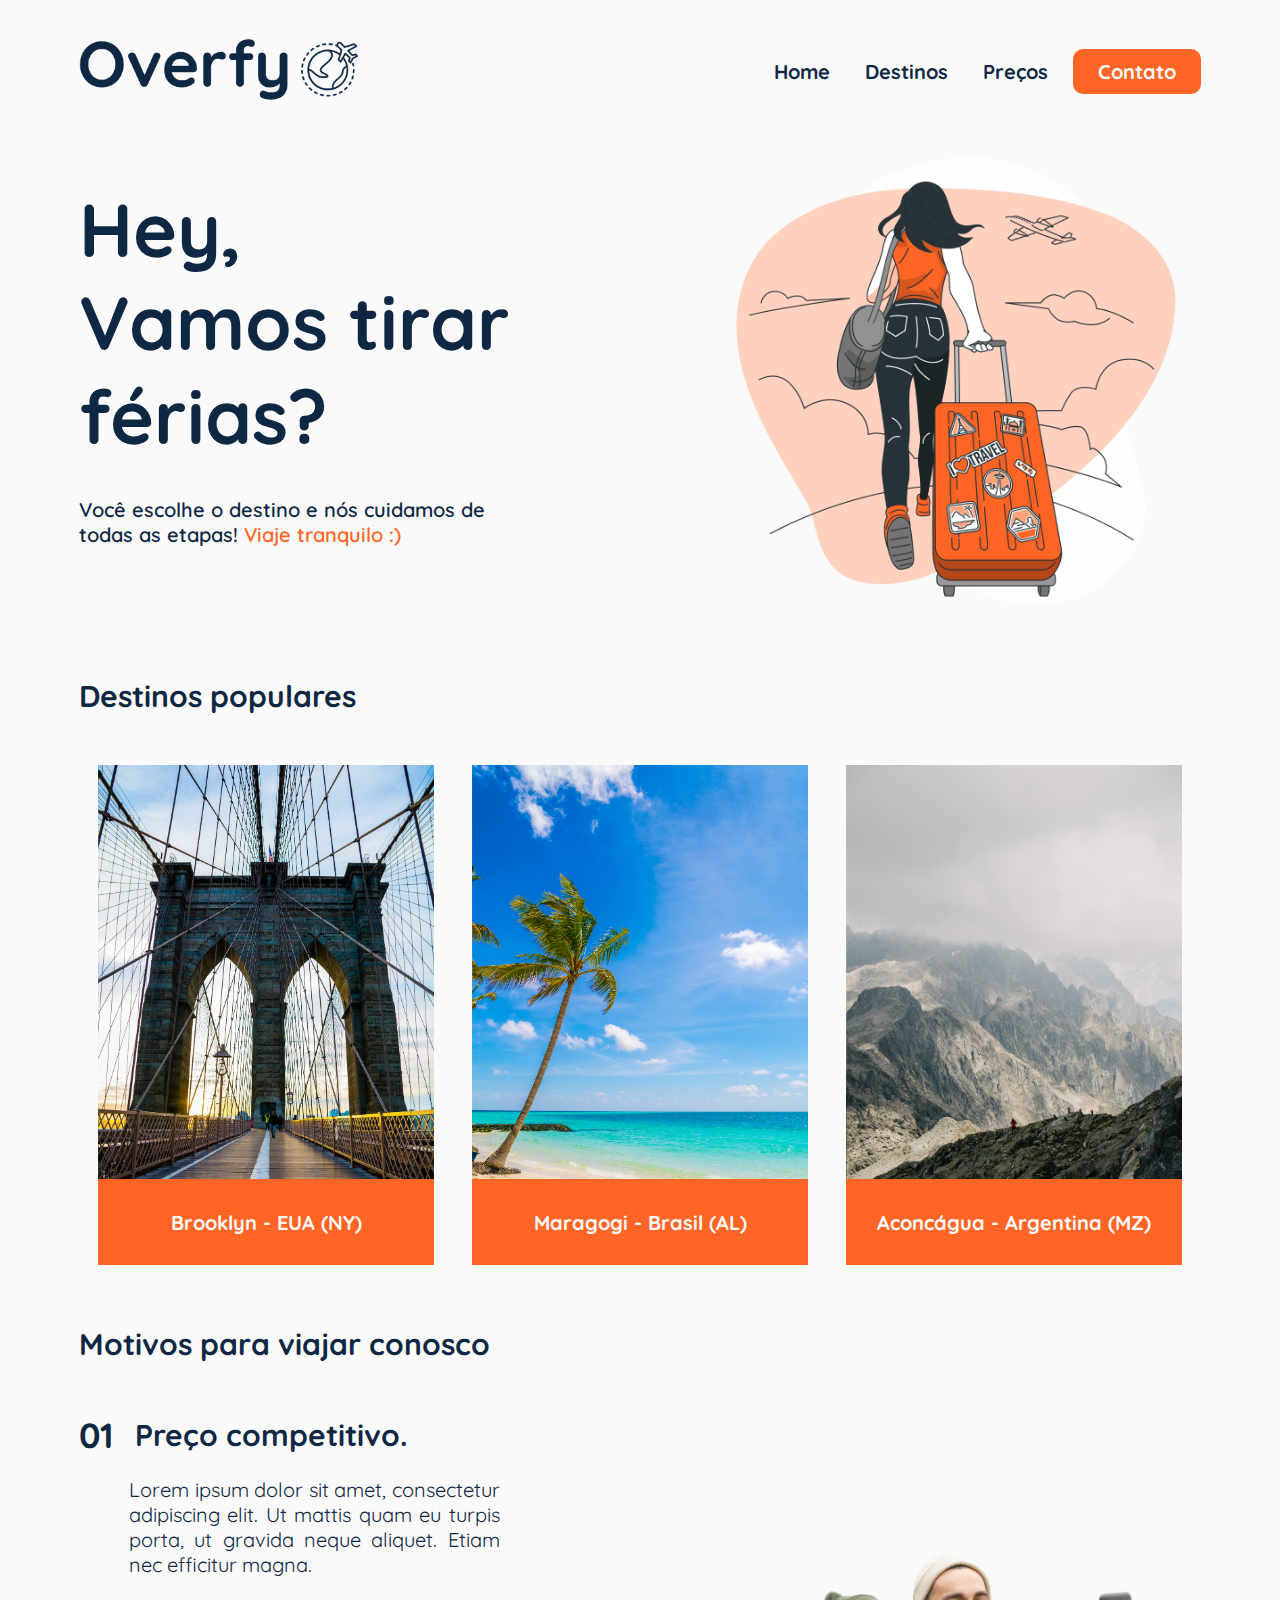
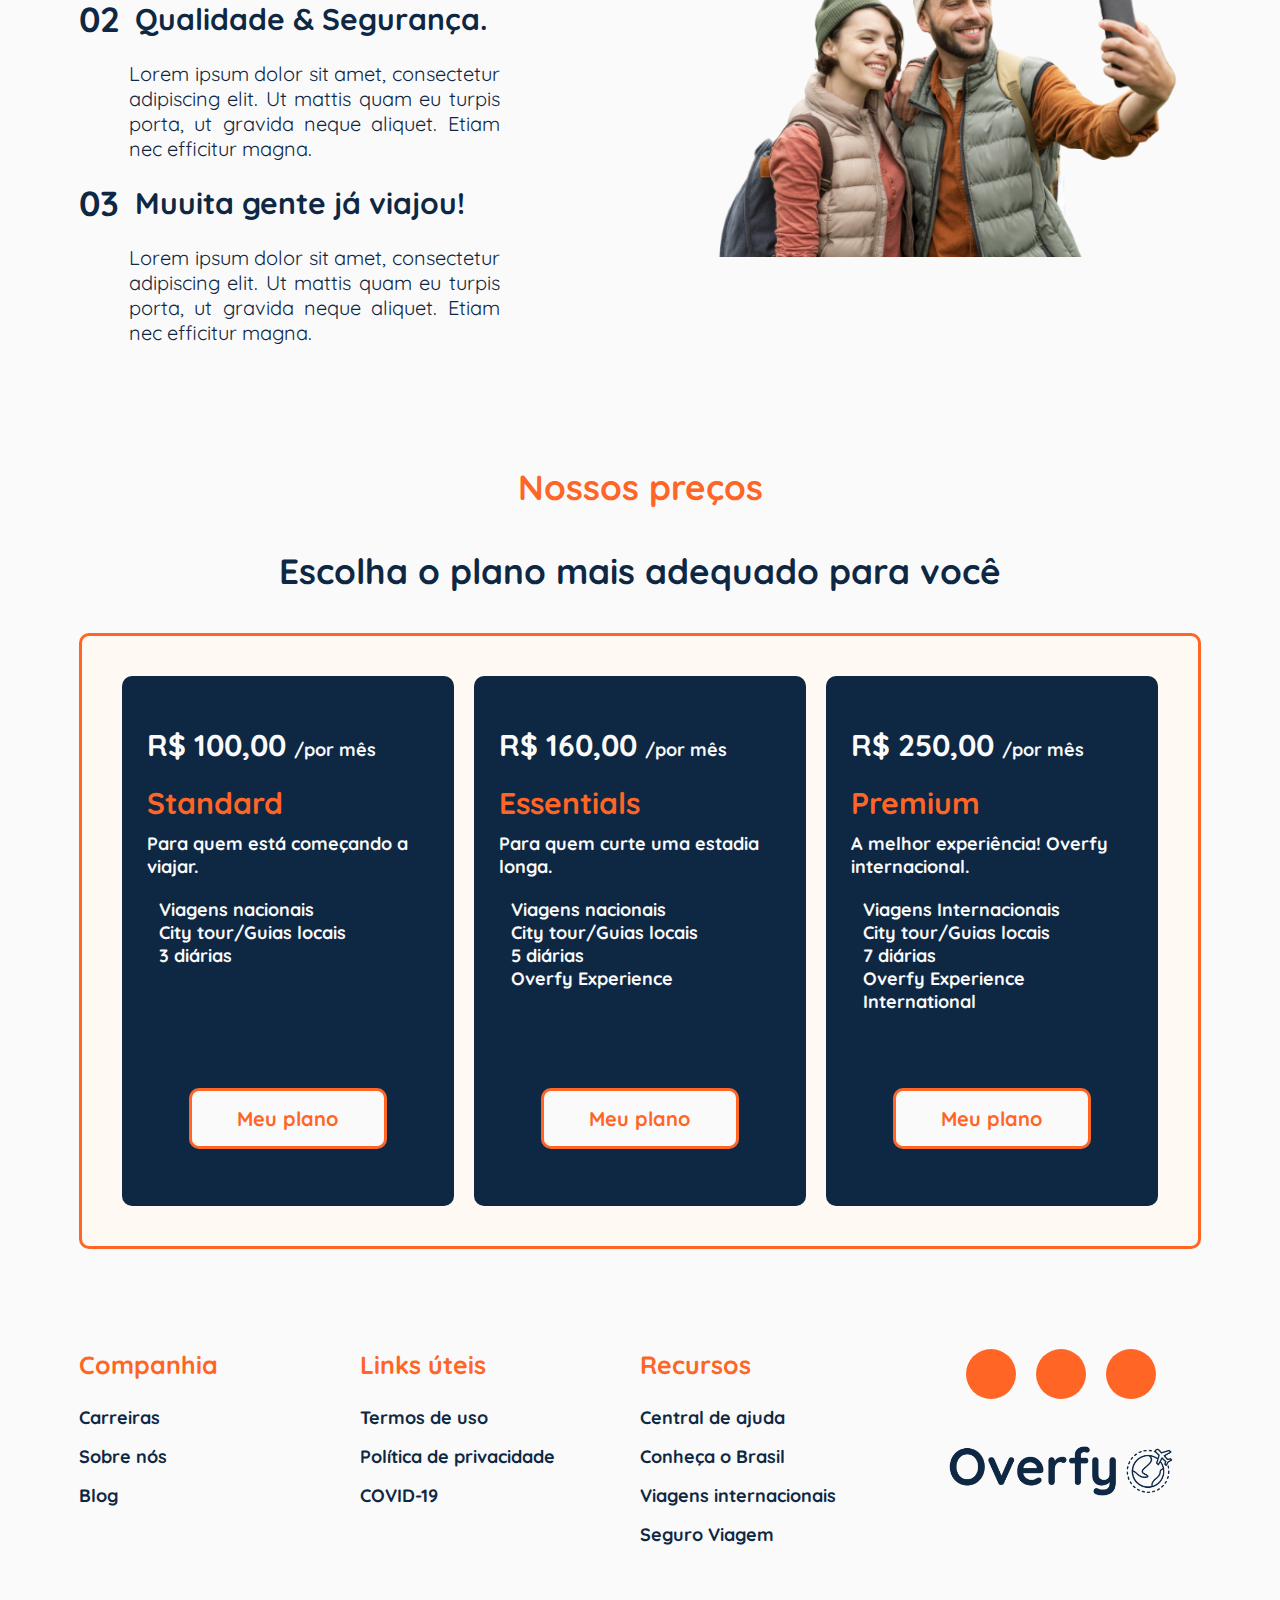
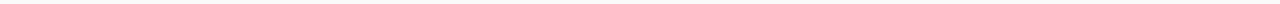
==== index.html @ abfea89f "first commit" ====
<!DOCTYPE html>
<html lang="pt-BR">
<head>
    <meta charset="UTF-8">
    <meta http-equiv="X-UA-Compatible" content="IE=edge">
    <meta name="viewport" content="width=device-width, initial-scale=1.0">
    <link rel="stylesheet" href="https://cdnjs.cloudflare.com/ajax/libs/font-awesome/5.8.2/css/all.min.css" integrity="sha512-rqQltXRuHxtPWhktpAZxLHUVJ3Eombn3hvk9PHjV/N5DMUYnzKPC1i3ub0mEXgFzsaZNeJcoE0YHq0j/GFsdGg==" crossorigin="anonymous" referrerpolicy="no-referrer" />
    <link rel="preconnect" href="https://fonts.gstatic.com">
    <link href="https://fonts.googleapis.com/css2?family=Quicksand:wght@400;600;700&display=swap" rel="stylesheet">
    <link rel="stylesheet" href="./css/index.css">
    <title>OverFy - Sua viagem, nossa missão :)</title>
</head>
<body>
    <div id="container">
        <header class="header">
            <div class="brand-menu-container">
                <div class="logo">
                    <img src="./images/overFy-logo-grande.png" alt="OverFy - Sua viagem, nossa missão">
                </div>
                <div class="menu-toggle-container"><i class="fas fa-bars menu-toggle"></i></div>
            </div> 
            <nav>
                <ul class="menu">
                    <li><a href="/">Home</a></li>
                    <li><a href="#destinations">Destinos</a></li>
                    <li><a href="#prices">Preços</a></li>
                    <li class="btn">
                        <button disabled="disabled">Contato</button>
                    </li>
                </ul>
            </nav>
        </header>
        <section class="greetings">
            <div class="content-invite">
                <h1>Hey,
                    Vamos tirar 
                    férias?
                </h1>
                <p>Você escolhe o destino e nós cuidamos de 
                todas as etapas! <span>Viaje tranquilo :)</span>
                </p>
            </div>
            <div class="figure-travelling">
                <img src="./images/passageiraOverFy.png" alt="Passagens, Hóteis e a melhor experiência.">
            </div>
        </section>
        <section class="best-destinations" id="destinations">
            <h2>Destinos populares</h2>

            <div class="trip-container">
                <div class="trip-card" id="cardOne">
                    <div class="trip-name">
                        <p>Brooklyn - EUA (NY)</p>
                    </div>
                </div>
                <div class="trip-card" id="cardTwo">
                    <div class="trip-name">
                        <p>Maragogi - Brasil (AL)</p>
                    </div>
                </div>
                <div class="trip-card" id="cardThree">
                    <div class="trip-name">
                        <p>Aconcágua - Argentina (MZ)</p>
                    </div>
                </div>
            </div>
        </section>
        <section class="reasons-to-travel">
            <h2>Motivos para viajar conosco</h2>
            <div class="reasons-container">
                <div class="reasons-list">
                    <div class="reason-item">
                        <div class="header-item">
                            <span>01</span>
                            <h3>Preço competitivo.</h3>
                        </div> 
                        <p>
                            Lorem ipsum dolor sit amet, consectetur adipiscing elit. 
                            Ut mattis quam eu turpis porta, ut gravida neque aliquet. 
                            Etiam nec efficitur magna.
                        </p>
                    </div>
                    <div class="reason-item">
                        <div class="header-item">
                            <span>02</span>
                            <h3>Qualidade & Segurança.</h3>
                        </div> 
                        <p>
                            Lorem ipsum dolor sit amet, consectetur adipiscing elit. 
                            Ut mattis quam eu turpis porta, ut gravida neque aliquet. 
                            Etiam nec efficitur magna.
                        </p>
                    </div>
                    <div class="reason-item">
                        <div class="header-item">
                            <span>03</span>
                            <h3>Muuita gente já viajou!</h3>
                        </div> 
                        <p>
                            Lorem ipsum dolor sit amet, consectetur adipiscing elit. 
                            Ut mattis quam eu turpis porta, ut gravida neque aliquet. 
                            Etiam nec efficitur magna.
                        </p>
                    </div>
                </div>
                <div class="travelers">
                    <img src="./images/casalFeliz.png" alt="Viajantes da Overfy">
                </div>
            </div>
        </section>
        <section class="prices" id="prices">
            <div class="header-prices">
                <h2>Nossos preços</h2>
                <p>Escolha o plano mais adequado para você</p>
            </div>
            <div class="prices-card-container">
                <div class="card" id="standard">
                    <div class="card-body">
                        <p class="price">R$ 100,00 <span>/por mês</span></p>
                        <p class="plan-type">Standard</p>
                        <p class="reason-plan">Para quem está começando a viajar.</p>
                        <ul class="plan-list">
                            <li>
                                <i class="fas fa-dot-circle"></i> Viagens nacionais
                            </li>
                            <li>
                                <i class="fas fa-dot-circle"></i> City tour/Guias locais
                            </li>
                            <li>
                                <i class="fas fa-dot-circle"></i> 3 diárias
                            </li>
                        </ul>
                        <div class="btn-plan">
                            <button disabled="disabled">Meu plano</button>
                        </div>  
                    </div>  
                </div>
                <div class="card" id="essentials">
                    <div class="card-body">
                        <p class="price">R$ 160,00 <span>/por mês</span></p>
                        <p class="plan-type">Essentials</p>
                        <p class="reason-plan">Para quem curte uma estadia longa.</p>
                        <ul class="plan-list">
                            <li>
                                <i class="fas fa-dot-circle"></i> Viagens nacionais
                            </li>
                            <li>
                                <i class="fas fa-dot-circle"></i> City tour/Guias locais
                            </li>
                            <li>
                                <i class="fas fa-dot-circle"></i> 5 diárias
                            </li>
                            <li>
                                <i class="fas fa-dot-circle"></i> Overfy Experience
                            </li>
                        </ul>
                        <div class="btn-plan">
                            <button disabled="disabled">Meu plano</button>
                        </div>  
                    </div>
                    
                </div>
                <div class="card" id="premium">
                    <div class="card-body">
                        <p class="price">R$ 250,00 <span>/por mês</span></p>
                        <p class="plan-type">Premium</p>
                        <p class="reason-plan">A melhor experiência! Overfy internacional.</p>
                        <ul class="plan-list">
                            <li>
                                <i class="fas fa-dot-circle"></i> Viagens Internacionais
                            </li>
                            <li>
                                <i class="fas fa-dot-circle"></i> City tour/Guias locais
                            </li>
                            <li>
                                <i class="fas fa-dot-circle"></i> 7 diárias
                            </li>
                            <li>
                                <i class="fas fa-dot-circle"></i> Overfy Experience International
                            </li>
                        </ul>
                        <div class="btn-plan">
                            <button disabled="disabled">Meu plano</button>
                        </div>  
                    </div> 
                </div>
            </div>
        </section>
        <footer class="footer">
            <div class="footer-menu-container">
                <div class="footer-menu-item">
                    <span>Companhia</span>
                    <ul class="footer-menu">
                        <li>Carreiras</li>
                        <li>Sobre nós</li>
                        <li>Blog</li>
                    </ul>
                </div>
                <div class="footer-menu-item">
                    <span>Links úteis</span>
                    <ul class="footer-menu">
                        <li>Termos de uso</li>
                        <li>Política de privacidade</li>
                        <li>COVID-19</li>
                    </ul>
                </div>
                <div class="footer-menu-item">
                    <span>Recursos</span>
                    <ul class="footer-menu">
                        <li>Central de ajuda</li>
                        <li>Conheça o Brasil</li>
                        <li>Viagens internacionais</li>
                        <li>Seguro Viagem</li>
                    </ul>
                </div>
                <div class="footer-menu-item" id="social-media-brand">
                    <div class="social-media-container">
                        <ul class="menu-social-media">
                            <li><i class="fab fa-facebook-f"></i></li>
                            <li><i class="fab fa-instagram"></i></li>
                            <li><i class="fab fa-youtube"></i></li>
                        </ul>
                    </div>
                    <div class="brand-container">
                        <img src="./images/overFy-logo-grande.png" alt="OverFy - Sua viagem, nossa missão.">
                    </div>
                </div>
            </div>   
        </footer>
    </div>
    <script src="./src/index.js"></script>
</body>
</html>
---- css/index.css ----
:root {
    --color-primary: #0E2844;
    --color-secondary: #FF6525;
    --color-white: #FAFAFA;
    --color-soft: #FFF9F4;

    font-size: 10px;
    --sd-font-size: 2rem;
    --medium-font-size: 2.5rem;
    --big-font-size: 3.5rem;
    --h1-font-size: 7.5rem;
    --li-font-size: 1.8rem;
}

/* CSS resets === */
* {
    margin: 0;
    padding: 0;
    box-sizing: border-box;
}

/* CSS global === */
body {
    width: 100%;
    max-width: 1250px;
    height: 100vh;

    margin: 0 auto;
    padding: 3rem 5%;

    font-family: 'Quicksand', sans-serif;
    background: var(--color-white);
}

a {
    text-decoration: none;
    display: inline-block;
}

ul {
    list-style: none;
}

h1, h2, h3 {
    font-size: 3rem;
    font-weight: 700;
    color: var(--color-primary);
}

button {
    display: flex;
    justify-content: center;
    align-items: center;

    font-family: 'Quicksand', sans-serif;
    font-size: var(--sd-font-size);
    font-weight: 700;

    border: none;
    border-radius: 1rem;

    cursor: pointer;
}

/* container === */
#container {
    display: grid;
    grid-template-areas: 
    "header header header"
    "greetings greetings greetings"
    "best-destinations best-destinations best-destinations"
    "reasons-to-travel reasons-to-travel reasons-to-travel"
    "prices prices prices"
    "footer footer footer";
}

/* header === */
.header {
    grid-area: header;
    display: flex;
    justify-content: space-between;
    align-items: center;
}

/* brand-menu-container */
.brand-menu-container {
    display: flex;
    align-items: center;
}

/* logo === */
.logo {
    max-width: 280px;
}

.logo img {
    width: 100%;
}

/* menu-toggle */
.menu-toggle-container i {
    font-size: 3rem;
    color: var(--color-secondary);

    cursor: pointer;
    display: none;
}

/* menu  === */
.menu {
    display: flex;
    justify-content: center;
    align-items: center;
}

.menu li a {
    font-size: var(--sd-font-size);
    font-weight: 700;
    color: var(--color-primary);

    padding: 1rem;
    margin-right: 1.5rem;
}

.menu li a:hover {
    color: var(--color-secondary);
    transition: .5s ease;
}

/* btn === */
.btn button {
    width: 100%;
    padding: 1rem 2.5rem;
    background: var(--color-secondary);

    color: var(--color-white);
}

.btn button:hover {
    opacity: 0.8;
    transition: .5s ease;
}

/* greetings === */
.greetings {
    grid-area: greetings;
    display: grid;
    grid-template-columns: repeat(auto-fit, minmax(50%, auto));
    justify-content: space-between;
    align-items: center;

    padding-bottom: 6rem;
}

/* content-invite === */
.content-invite {
    white-space: pre-line;
}

.content-invite h1 {
    font-size: var(--h1-font-size);
    font-weight: 700;
    
    line-height: 1.25;
}

.content-invite p {
    font-size: var(--sd-font-size);
    font-weight: 600;
    color: var(--color-primary);
    text-align: justify;

    padding: 2rem 0 0;
}

.content-invite span {
    color: var(--color-secondary);
}

/* figure-travelling === */
.figure-travelling {
    display: flex;
    justify-content: flex-end;
}

.figure-travelling img {
    width: 90%;
}

/* best-destinations === */
.best-destinations {
    grid-area: best-destinations;
}

/* trip-container === */
.trip-container {
    display: flex;
    justify-content: space-around;
    align-items: center;
    
    padding: 5rem 0 6rem;
}

/* trip-card === */
.trip-card {
    width: 30%;
    height: 80vh;
    max-height: 500px;

    background-position: center center;
    background-size: cover;
    
    display: flex;
    flex-direction: column;
    justify-content: flex-end;
}

/* cardOne */
#cardOne {
    background-image: url(/images/brooklyn.jpg);
}

/* cardTwo */
#cardTwo {
    background-image: url(/images/praia.jpg);
}

/* cardThree */
#cardThree {
    background-image: url(/images/montanhas.jpg);
}

/* trip-name === */
.trip-name {
    display: flex;
    justify-content: center;
    align-items: center;

    background: var(--color-secondary);
    padding: 2rem;

    max-height: 86px;
    height: 100%;
}

.trip-name p {
    font-size: var(--sd-font-size);
    font-weight: 700;
    color: var(--color-white);
    text-align: center;
}

/* reasons-to-travel === */
.reasons-to-travel {
    grid-area: reasons-to-travel;
}

/* reasons-container === */
.reasons-container {
    display: grid;
    grid-template-columns: repeat(auto-fit, minmax(50%, auto));
    justify-content: space-between;
    align-items: center;
    padding: 5rem 0;
}

/* reason-item === */
.reason-item p {
    font-size: var(--sd-font-size);
    font-weight: 400;
    color: var(--color-primary);
    text-align: justify;

    padding: 2rem 0;
    padding-left: 5rem;
    width: 75%;
}

/* header-item === */
.header-item {
    display: flex;
    align-items: center;
}

.header-item span {
    font-size: var(--big-font-size);
    font-weight: 700;
    color: var(--color-primary);

    padding-right: 1rem;
    width: 100%;
    max-width: 56px;
}

/* travelers === */
.travelers {
    display: flex;
    justify-content: flex-end;
}

.travelers img {
    width: 90%;
}

/* prices === */
.prices {
    grid-area: prices;
    padding: 5rem 0;
}

/* header-prices */
.header-prices h2 {
    font-size: var(--big-font-size);
    font-weight: 700;

    color: var(--color-secondary);
    text-align: center;
}

.header-prices p {
    font-size: var(--big-font-size);
    font-weight: 700;

    color: var(--color-primary);
    text-align: center;

    padding: 4rem 0;
}

/* prices-card-container === */
.prices-card-container {
    display: flex;
    justify-content: space-around;
    align-items: center;

    background: var(--color-soft);
    border: solid .3rem var(--color-secondary);
    border-radius: 1rem;
    padding: 4rem;
}

/* card === */
.card {
    width: 100%;
    max-width: 380px;
    height: 80vh;
    max-height: 530px;

    padding: 5rem 2.5rem;
    margin-right: 2rem;

    background: var(--color-primary);  
    border: none;
    border-radius: 1rem;

    display: flex;
    flex-direction: column;
    justify-content: center;

    word-wrap: break-word;
}

.card#premium {
    margin-right: 0;
}

/* card-content */
.card-body {
    height: 100%;
}

.card-body .price {
    font-size: 3rem;
    font-weight: 700;
    color: var(--color-white);
}

.card-body .price span {
    font-size: var(--li-font-size);
    font-weight: 700;
    color: var(--color-white);
}

.card-body .plan-type {
    font-size: 3rem;
    font-weight: 700;
    color: var(--color-secondary);
    padding-top: 2rem;
}

.card-body .reason-plan {
    font-size: var(--li-font-size);
    font-weight: 700;
    color: var(--color-white);
    text-align: left;
    padding-top: 1rem;
}

.card-body .plan-list {
    max-height: 200px;
    height: 100%;
    padding: 2rem 0;
}

.card-body .plan-list li {
    display: flex;
    align-items: center;

    font-size: var(--li-font-size);
    font-weight: 700;
    color: var(--color-white);
}

.card-body .plan-list i {
    font-size: 2rem;
    color: var(--color-white);
    padding: 1rem 1.2rem 1rem 0;
}

/* btn-plan */
.btn-plan {
    display: flex;
    justify-content: center;
    align-items: center;
    padding: 1rem 0 4rem;
}

.btn-plan button {
    width: 70%;
    padding: 1.5rem 2rem;
    background: var(--color-white);
    border: solid .3rem var(--color-secondary);

    color: var(--color-secondary);
}

/* footer */
.footer {
    grid-area: footer;
    padding: 5rem 0;
}

/* footer-menu-container === */
.footer-menu-container {
    width: 100%;
    
    display: grid;
    grid-template-columns: repeat(auto-fit, minmax(25%, auto));
}

/* footer-menu-item === */
.footer-menu-item span {
    display: inline-block;
    font-size: var(--medium-font-size);
    font-weight: 700;
    color: var(--color-secondary);
    padding-bottom: 1.8rem;
}

/* footer-menu === */
.footer-menu li {
    font-size: var(--li-font-size);
    font-weight: 700;
    color: var(--color-primary);

    padding: .8rem 0;
    cursor: pointer;
}

/* menu-social-media === */
.menu-social-media {
    display: flex;
    justify-content: center;
    align-items: center;
}

.menu-social-media li {
    min-width: 5rem;
    min-height: 5rem;

    border-radius: 50%;
    margin-right: 2rem;

    background: var(--color-secondary);
   

    font-size: 2.5rem;
    color: var(--color-white);

    display: flex;
    justify-content: center;
    align-items: center;

    cursor: pointer;
}

.menu-social-media li:last-child {
    margin-right: 0;
}

/* brand-container === */
.brand-container {
    display: flex;
    flex-direction: column;
    justify-content: center;
    align-items: center;
    
    padding-top: 4rem;
}

.brand-container img {
    width: 80%;
}

/* Responsividade - Laptop === */
@media screen and (max-width: 1100px) {
    :root {
        --sd-font-size: 1.8rem;
        --h1-font-size: 6rem;
    }

    .prices-card-container {
        display: grid;
        grid-template-columns: 1fr;
        row-gap: 4rem;
        justify-items: center;
    }

    .card {
        display: block;
        margin: 0;
    }
}

/* menu-toggle */
@media screen and (max-width: 955px) {
    .menu-toggle-container {
        position: absolute;
        right: 20px;
        z-index: 999;
    }

    .menu-toggle-container i {
        display: block; 
        color: var(--color-secondary);
    }

    .menu {
        position: fixed;
        top: 0;
        right: -100%;

        width: 100%;
        max-width: 250px;
        height: 100vh;
        padding: 100px 20px;
        z-index: 800;

        background-color: var(--color-primary);
        flex-direction: column;

        transition: .5s ease;
    }

    .menu li a {
        color: var(--color-white);
        margin-right: 0;
        margin-bottom: 1.5rem;
    }

    .menu.active {
        right: 0;
    }
}

/* Responsividade - Tablet === */
@media screen and (max-width: 768px) {
    .logo {
        max-width: 177px;
    }

    .greetings {
        display: block;
        padding: 4rem 0;
    }

    .content-invite {
        white-space: normal;
        text-align: left;
    }

    .content-invite p {
        max-width: 80%;
        padding-top: 4rem;
    }

    .figure-travelling, .travelers {
        justify-content: center;
    }

    .trip-container {
        flex-direction: column;
    }

    .trip-card {
        width: 70%;
        margin-bottom: 3rem;
    }

    .trip-card#cardThree {
        margin-bottom: 0;
    }

    .reasons-container {
        display: block;
    }

    .reason-item p {
        width: 100%;
        padding-left: 0;
    }

    .footer-menu-container {
        grid-template-columns: 1fr;
        row-gap: 4rem;
    }

    .brand-container {
        padding-top: 2rem;
    }
    
    .brand-container img {
        width: 60%;
    }
}

/* Responsividade - CellPhone === */
@media screen and (max-width: 500px){
    :root {
        --sd-font-size: 1.5rem;
        --li-font-size: 1.25rem;
    }

    .content-invite p {
        max-width: 100%;
        padding-top: 2rem;
    }

    .trip-card {
        width: 100%;
    }

    .card {
        padding: 3rem 2rem;
    }

    .btn-plan {
        padding: 2rem;
    }

    .btn-plan button {
        width: 100%
    }
}
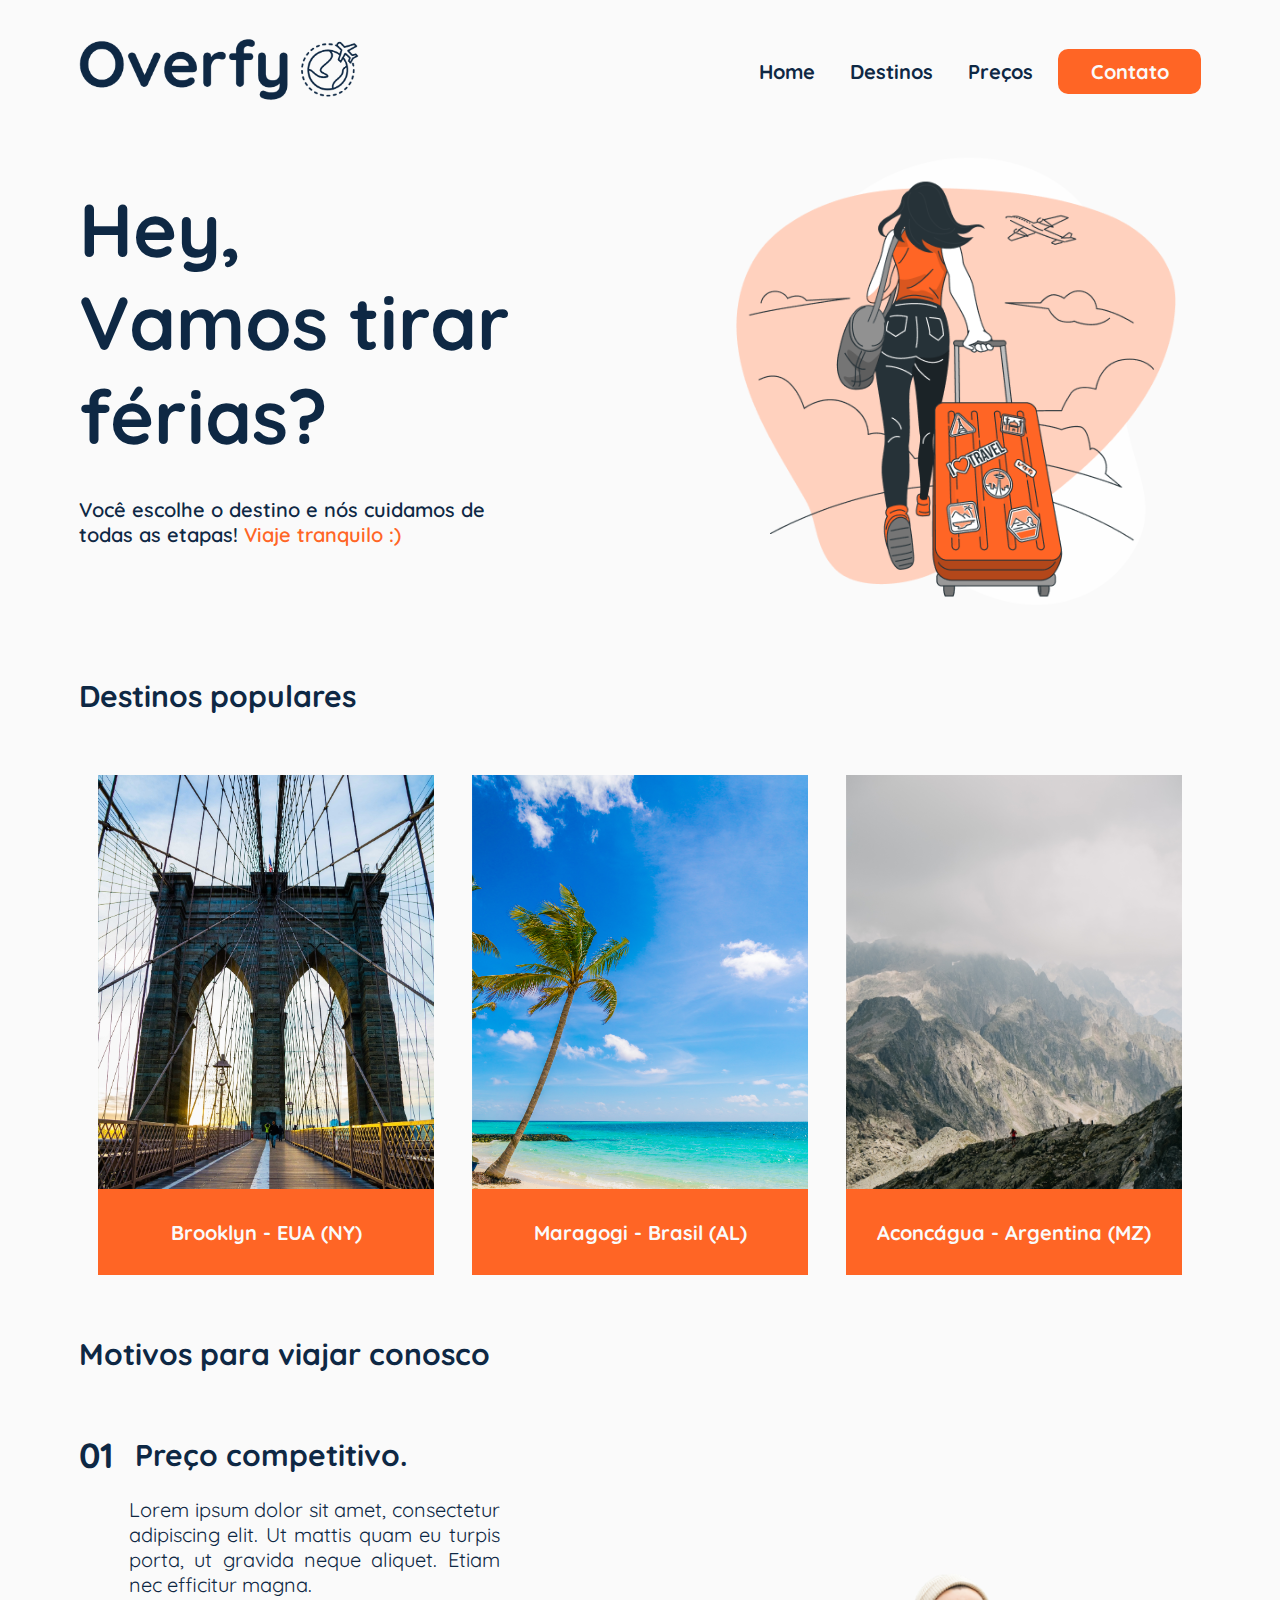
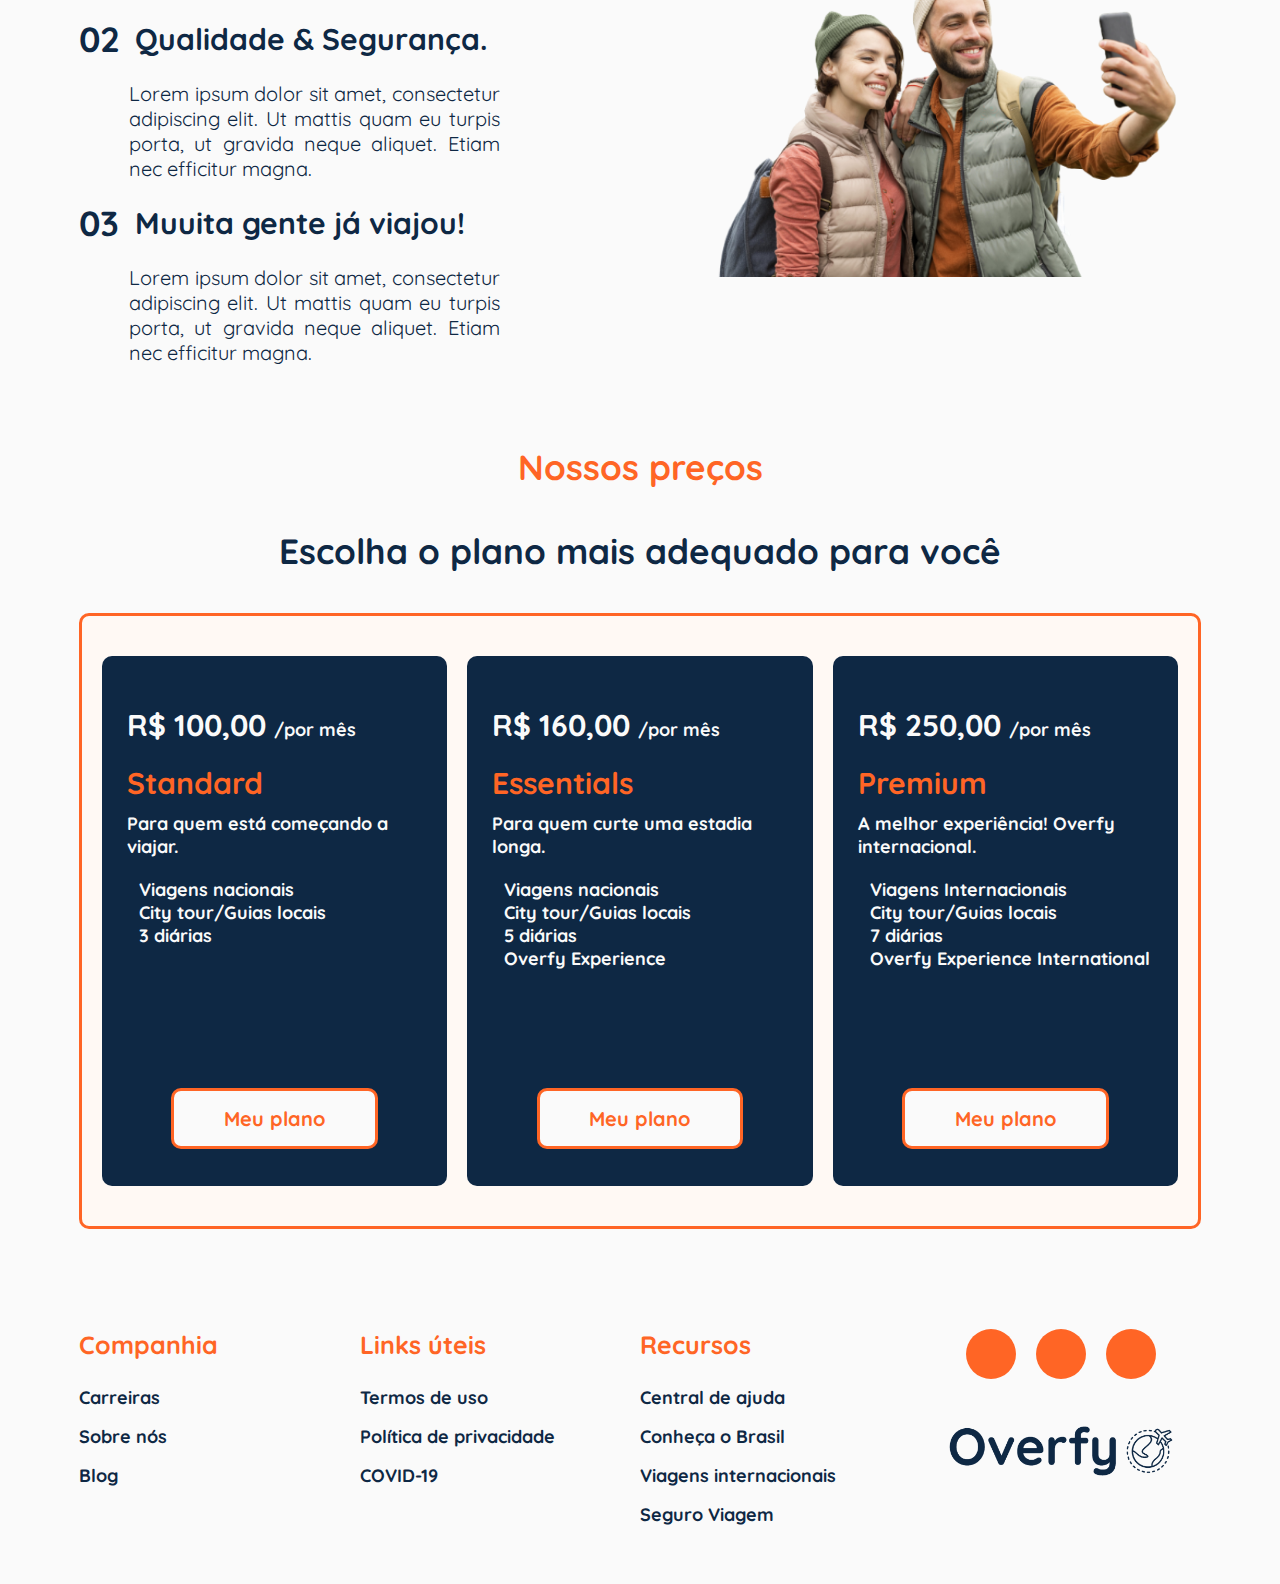
==== commit 3bf20b18: "responsiveness adjustments" ====
--- a/index.html
+++ b/index.html
@@ -14,178 +14,178 @@
     <div id="container">
         <header class="header">
             <div class="brand-menu-container">
-                <div class="logo">
+                <a href="/" class="logo">
                     <img src="./images/overFy-logo-grande.png" alt="OverFy - Sua viagem, nossa missão">
-                </div>
+                </a>
                 <div class="menu-toggle-container"><i class="fas fa-bars menu-toggle"></i></div>
             </div> 
             <nav>
                 <ul class="menu">
                     <li><a href="/">Home</a></li>
-                    <li><a href="#destinations">Destinos</a></li>
-                    <li><a href="#prices">Preços</a></li>
-                    <li class="btn">
-                        <button disabled="disabled">Contato</button>
-                    </li>
+                    <li><a href="#destinations" id="a-destinations">Destinos</a></li>
+                    <li><a href="#prices" id="a-prices">Preços</a></li>
+                    <li><a href="#" id="btn">Contato</a></li>
                 </ul>
             </nav>
         </header>
-        <section class="greetings">
-            <div class="content-invite">
-                <h1>Hey,
-                    Vamos tirar 
-                    férias?
-                </h1>
-                <p>Você escolhe o destino e nós cuidamos de 
-                todas as etapas! <span>Viaje tranquilo :)</span>
-                </p>
-            </div>
-            <div class="figure-travelling">
-                <img src="./images/passageiraOverFy.png" alt="Passagens, Hóteis e a melhor experiência.">
-            </div>
-        </section>
-        <section class="best-destinations" id="destinations">
-            <h2>Destinos populares</h2>
-
-            <div class="trip-container">
-                <div class="trip-card" id="cardOne">
-                    <div class="trip-name">
-                        <p>Brooklyn - EUA (NY)</p>
-                    </div>
-                </div>
-                <div class="trip-card" id="cardTwo">
-                    <div class="trip-name">
-                        <p>Maragogi - Brasil (AL)</p>
-                    </div>
-                </div>
-                <div class="trip-card" id="cardThree">
-                    <div class="trip-name">
-                        <p>Aconcágua - Argentina (MZ)</p>
-                    </div>
-                </div>
-            </div>
-        </section>
-        <section class="reasons-to-travel">
-            <h2>Motivos para viajar conosco</h2>
-            <div class="reasons-container">
-                <div class="reasons-list">
-                    <div class="reason-item">
-                        <div class="header-item">
-                            <span>01</span>
-                            <h3>Preço competitivo.</h3>
+        <main class="main">
+            <section class="greetings">
+                <div class="content-invite">
+                    <h1>Hey,
+                        Vamos tirar 
+                        férias?
+                    </h1>
+                    <p>Você escolhe o destino e nós cuidamos de 
+                    todas as etapas! <span>Viaje tranquilo :)</span>
+                    </p>
+                </div>
+                <div class="figure-travelling">
+                    <img src="./images/passageiraOverFy.png" alt="Passagens, Hóteis e a melhor experiência.">
+                </div>
+            </section>
+            <section class="best-destinations" id="destinations">
+                <h2>Destinos populares</h2>
+    
+                <div class="trip-container">
+                    <div class="trip-card" id="cardOne">
+                        <div class="trip-name">
+                            <p>Brooklyn - EUA (NY)</p>
+                        </div>
+                    </div>
+                    <div class="trip-card" id="cardTwo">
+                        <div class="trip-name">
+                            <p>Maragogi - Brasil (AL)</p>
+                        </div>
+                    </div>
+                    <div class="trip-card" id="cardThree">
+                        <div class="trip-name">
+                            <p>Aconcágua - Argentina (MZ)</p>
+                        </div>
+                    </div>
+                </div>
+            </section>
+            <section class="reasons-to-travel">
+                <h2>Motivos para viajar conosco</h2>
+                <div class="reasons-container">
+                    <div class="reasons-list">
+                        <div class="reason-item">
+                            <div class="header-item">
+                                <span>01</span>
+                                <h3>Preço competitivo.</h3>
+                            </div> 
+                            <p>
+                                Lorem ipsum dolor sit amet, consectetur adipiscing elit. 
+                                Ut mattis quam eu turpis porta, ut gravida neque aliquet. 
+                                Etiam nec efficitur magna.
+                            </p>
+                        </div>
+                        <div class="reason-item">
+                            <div class="header-item">
+                                <span>02</span>
+                                <h3>Qualidade & Segurança.</h3>
+                            </div> 
+                            <p>
+                                Lorem ipsum dolor sit amet, consectetur adipiscing elit. 
+                                Ut mattis quam eu turpis porta, ut gravida neque aliquet. 
+                                Etiam nec efficitur magna.
+                            </p>
+                        </div>
+                        <div class="reason-item">
+                            <div class="header-item">
+                                <span>03</span>
+                                <h3>Muuita gente já viajou!</h3>
+                            </div> 
+                            <p>
+                                Lorem ipsum dolor sit amet, consectetur adipiscing elit. 
+                                Ut mattis quam eu turpis porta, ut gravida neque aliquet. 
+                                Etiam nec efficitur magna.
+                            </p>
+                        </div>
+                    </div>
+                    <div class="travelers">
+                        <img src="./images/casalFeliz.png" alt="Viajantes da Overfy">
+                    </div>
+                </div>
+            </section>
+            <section class="prices" id="prices">
+                <div class="header-prices">
+                    <h2>Nossos preços</h2>
+                    <p>Escolha o plano mais adequado para você</p>
+                </div>
+                <div class="prices-card-container">
+                    <div class="card" id="standard">
+                        <div class="card-body">
+                            <p class="price">R$ 100,00 <span>/por mês</span></p>
+                            <p class="plan-type">Standard</p>
+                            <p class="text-plan">Para quem está começando a viajar.</p>
+                            <ul class="plan-list">
+                                <li>
+                                    <i class="fas fa-dot-circle"></i> Viagens nacionais
+                                </li>
+                                <li>
+                                    <i class="fas fa-dot-circle"></i> City tour/Guias locais
+                                </li>
+                                <li>
+                                    <i class="fas fa-dot-circle"></i> 3 diárias
+                                </li>
+                            </ul>
+                            <div class="btn-plan">
+                                <button disabled="disabled">Meu plano</button>
+                            </div>  
+                        </div>  
+                    </div>
+                    <div class="card" id="essentials">
+                        <div class="card-body">
+                            <p class="price">R$ 160,00 <span>/por mês</span></p>
+                            <p class="plan-type">Essentials</p>
+                            <p class="text-plan">Para quem curte uma estadia longa.</p>
+                            <ul class="plan-list">
+                                <li>
+                                    <i class="fas fa-dot-circle"></i> Viagens nacionais
+                                </li>
+                                <li>
+                                    <i class="fas fa-dot-circle"></i> City tour/Guias locais
+                                </li>
+                                <li>
+                                    <i class="fas fa-dot-circle"></i> 5 diárias
+                                </li>
+                                <li>
+                                    <i class="fas fa-dot-circle"></i> Overfy Experience
+                                </li>
+                            </ul>
+                            <div class="btn-plan">
+                                <button disabled="disabled">Meu plano</button>
+                            </div>  
+                        </div>
+                        
+                    </div>
+                    <div class="card" id="premium">
+                        <div class="card-body">
+                            <p class="price">R$ 250,00 <span>/por mês</span></p>
+                            <p class="plan-type">Premium</p>
+                            <p class="text-plan">A melhor experiência! Overfy internacional.</p>
+                            <ul class="plan-list">
+                                <li>
+                                    <i class="fas fa-dot-circle"></i> Viagens Internacionais
+                                </li>
+                                <li>
+                                    <i class="fas fa-dot-circle"></i> City tour/Guias locais
+                                </li>
+                                <li>
+                                    <i class="fas fa-dot-circle"></i> 7 diárias
+                                </li>
+                                <li>
+                                    <i class="fas fa-dot-circle"></i> Overfy Experience International
+                                </li>
+                            </ul>
+                            <div class="btn-plan">
+                                <button disabled="disabled">Meu plano</button>
+                            </div>  
                         </div> 
-                        <p>
-                            Lorem ipsum dolor sit amet, consectetur adipiscing elit. 
-                            Ut mattis quam eu turpis porta, ut gravida neque aliquet. 
-                            Etiam nec efficitur magna.
-                        </p>
-                    </div>
-                    <div class="reason-item">
-                        <div class="header-item">
-                            <span>02</span>
-                            <h3>Qualidade & Segurança.</h3>
-                        </div> 
-                        <p>
-                            Lorem ipsum dolor sit amet, consectetur adipiscing elit. 
-                            Ut mattis quam eu turpis porta, ut gravida neque aliquet. 
-                            Etiam nec efficitur magna.
-                        </p>
-                    </div>
-                    <div class="reason-item">
-                        <div class="header-item">
-                            <span>03</span>
-                            <h3>Muuita gente já viajou!</h3>
-                        </div> 
-                        <p>
-                            Lorem ipsum dolor sit amet, consectetur adipiscing elit. 
-                            Ut mattis quam eu turpis porta, ut gravida neque aliquet. 
-                            Etiam nec efficitur magna.
-                        </p>
-                    </div>
-                </div>
-                <div class="travelers">
-                    <img src="./images/casalFeliz.png" alt="Viajantes da Overfy">
-                </div>
-            </div>
-        </section>
-        <section class="prices" id="prices">
-            <div class="header-prices">
-                <h2>Nossos preços</h2>
-                <p>Escolha o plano mais adequado para você</p>
-            </div>
-            <div class="prices-card-container">
-                <div class="card" id="standard">
-                    <div class="card-body">
-                        <p class="price">R$ 100,00 <span>/por mês</span></p>
-                        <p class="plan-type">Standard</p>
-                        <p class="reason-plan">Para quem está começando a viajar.</p>
-                        <ul class="plan-list">
-                            <li>
-                                <i class="fas fa-dot-circle"></i> Viagens nacionais
-                            </li>
-                            <li>
-                                <i class="fas fa-dot-circle"></i> City tour/Guias locais
-                            </li>
-                            <li>
-                                <i class="fas fa-dot-circle"></i> 3 diárias
-                            </li>
-                        </ul>
-                        <div class="btn-plan">
-                            <button disabled="disabled">Meu plano</button>
-                        </div>  
-                    </div>  
-                </div>
-                <div class="card" id="essentials">
-                    <div class="card-body">
-                        <p class="price">R$ 160,00 <span>/por mês</span></p>
-                        <p class="plan-type">Essentials</p>
-                        <p class="reason-plan">Para quem curte uma estadia longa.</p>
-                        <ul class="plan-list">
-                            <li>
-                                <i class="fas fa-dot-circle"></i> Viagens nacionais
-                            </li>
-                            <li>
-                                <i class="fas fa-dot-circle"></i> City tour/Guias locais
-                            </li>
-                            <li>
-                                <i class="fas fa-dot-circle"></i> 5 diárias
-                            </li>
-                            <li>
-                                <i class="fas fa-dot-circle"></i> Overfy Experience
-                            </li>
-                        </ul>
-                        <div class="btn-plan">
-                            <button disabled="disabled">Meu plano</button>
-                        </div>  
-                    </div>
-                    
-                </div>
-                <div class="card" id="premium">
-                    <div class="card-body">
-                        <p class="price">R$ 250,00 <span>/por mês</span></p>
-                        <p class="plan-type">Premium</p>
-                        <p class="reason-plan">A melhor experiência! Overfy internacional.</p>
-                        <ul class="plan-list">
-                            <li>
-                                <i class="fas fa-dot-circle"></i> Viagens Internacionais
-                            </li>
-                            <li>
-                                <i class="fas fa-dot-circle"></i> City tour/Guias locais
-                            </li>
-                            <li>
-                                <i class="fas fa-dot-circle"></i> 7 diárias
-                            </li>
-                            <li>
-                                <i class="fas fa-dot-circle"></i> Overfy Experience International
-                            </li>
-                        </ul>
-                        <div class="btn-plan">
-                            <button disabled="disabled">Meu plano</button>
-                        </div>  
-                    </div> 
-                </div>
-            </div>
-        </section>
+                    </div>
+                </div>
+            </section>
+        </main>
         <footer class="footer">
             <div class="footer-menu-container">
                 <div class="footer-menu-item">
@@ -221,9 +221,9 @@
                             <li><i class="fab fa-youtube"></i></li>
                         </ul>
                     </div>
-                    <div class="brand-container">
+                    <a href="/" class="brand-container">
                         <img src="./images/overFy-logo-grande.png" alt="OverFy - Sua viagem, nossa missão.">
-                    </div>
+                    </a>
                 </div>
             </div>   
         </footer>
--- a/css/index.css
+++ b/css/index.css
@@ -1,15 +1,21 @@
 :root {
+    /* colors */
     --color-primary: #0E2844;
     --color-secondary: #FF6525;
     --color-white: #FAFAFA;
     --color-soft: #FFF9F4;
 
+    /* typography */
     font-size: 10px;
     --sd-font-size: 2rem;
     --medium-font-size: 2.5rem;
     --big-font-size: 3.5rem;
     --h1-font-size: 7.5rem;
     --li-font-size: 1.8rem;
+
+    /* padding */
+    --sd-padding-size: 6rem;
+    --ft-padding-size: 10rem;
 }
 
 /* CSS resets === */
@@ -66,12 +72,9 @@
 #container {
     display: grid;
     grid-template-areas: 
-    "header header header"
-    "greetings greetings greetings"
-    "best-destinations best-destinations best-destinations"
-    "reasons-to-travel reasons-to-travel reasons-to-travel"
-    "prices prices prices"
-    "footer footer footer";
+    "header"
+    "main"
+    "footer";
 }
 
 /* header === */
@@ -128,17 +131,35 @@
 }
 
 /* btn === */
-.btn button {
+#btn {
     width: 100%;
     padding: 1rem 2.5rem;
     background: var(--color-secondary);
 
-    color: var(--color-white);
-}
-
-.btn button:hover {
+    display: flex;
+    justify-content: center;
+    align-items: center;
+
+    color: var(--color-white);
+
+    border: none;
+    border-radius: 1rem;
+    cursor: pointer;
+}
+
+#btn:hover {
     opacity: 0.8;
     transition: .5s ease;
+}
+
+/* main */
+.main {
+    display: grid;
+    grid-template-areas: 
+    "greetings greetings"
+    "best-destinations best-destinations"
+    "reasons-to-travel reasons-to-travel"
+    "prices prices";
 }
 
 /* greetings === */
@@ -149,7 +170,7 @@
     justify-content: space-between;
     align-items: center;
 
-    padding-bottom: 6rem;
+    padding-bottom: var(--sd-padding-size);
 }
 
 /* content-invite === */
@@ -170,7 +191,7 @@
     color: var(--color-primary);
     text-align: justify;
 
-    padding: 2rem 0 0;
+    padding-top: 2rem;
 }
 
 .content-invite span {
@@ -190,6 +211,7 @@
 /* best-destinations === */
 .best-destinations {
     grid-area: best-destinations;
+    padding-bottom: var(--sd-padding-size);
 }
 
 /* trip-container === */
@@ -198,14 +220,13 @@
     justify-content: space-around;
     align-items: center;
     
-    padding: 5rem 0 6rem;
+    padding-top: var(--sd-padding-size);
 }
 
 /* trip-card === */
 .trip-card {
     width: 30%;
-    height: 80vh;
-    max-height: 500px;
+    height: 500px;
 
     background-position: center center;
     background-size: cover;
@@ -253,6 +274,7 @@
 /* reasons-to-travel === */
 .reasons-to-travel {
     grid-area: reasons-to-travel;
+    padding-bottom: var(--sd-padding-size);
 }
 
 /* reasons-container === */
@@ -261,7 +283,7 @@
     grid-template-columns: repeat(auto-fit, minmax(50%, auto));
     justify-content: space-between;
     align-items: center;
-    padding: 5rem 0;
+    padding-top: var(--sd-padding-size);
 }
 
 /* reason-item === */
@@ -305,7 +327,7 @@
 /* prices === */
 .prices {
     grid-area: prices;
-    padding: 5rem 0;
+    padding-bottom: var(--ft-padding-size);
 }
 
 /* header-prices */
@@ -336,15 +358,15 @@
     background: var(--color-soft);
     border: solid .3rem var(--color-secondary);
     border-radius: 1rem;
-    padding: 4rem;
+    padding: 4rem 2rem;
 }
 
 /* card === */
 .card {
     width: 100%;
     max-width: 380px;
-    height: 80vh;
-    max-height: 530px;
+
+    height: 530px;
 
     padding: 5rem 2.5rem;
     margin-right: 2rem;
@@ -388,7 +410,7 @@
     padding-top: 2rem;
 }
 
-.card-body .reason-plan {
+.card-body .text-plan {
     font-size: var(--li-font-size);
     font-weight: 700;
     color: var(--color-white);
@@ -399,7 +421,7 @@
 .card-body .plan-list {
     max-height: 200px;
     height: 100%;
-    padding: 2rem 0;
+    padding-top: 2rem;
 }
 
 .card-body .plan-list li {
@@ -422,7 +444,7 @@
     display: flex;
     justify-content: center;
     align-items: center;
-    padding: 1rem 0 4rem;
+    padding: 3rem 0;
 }
 
 .btn-plan button {
@@ -437,7 +459,7 @@
 /* footer */
 .footer {
     grid-area: footer;
-    padding: 5rem 0;
+    padding-bottom: 5rem;
 }
 
 /* footer-menu-container === */
@@ -475,8 +497,8 @@
 }
 
 .menu-social-media li {
-    min-width: 5rem;
-    min-height: 5rem;
+    min-width: 50px;
+    min-height: 50px;
 
     border-radius: 50%;
     margin-right: 2rem;
@@ -568,6 +590,10 @@
         margin-bottom: 1.5rem;
     }
 
+    .menu-toggle-container.active {
+        position: fixed;
+    }
+
     .menu.active {
         right: 0;
     }
@@ -575,13 +601,20 @@
 
 /* Responsividade - Tablet === */
 @media screen and (max-width: 768px) {
+    :root {
+        --big-font-size: 3rem;
+
+        --sd-padding-size: 5rem;
+        --ft-padding-size: 8rem;
+    }
+
     .logo {
         max-width: 177px;
     }
 
     .greetings {
         display: block;
-        padding: 4rem 0;
+        padding: 4rem 0 5rem;
     }
 
     .content-invite {
@@ -626,7 +659,7 @@
     }
 
     .brand-container {
-        padding-top: 2rem;
+        padding-top: 3rem;
     }
     
     .brand-container img {
